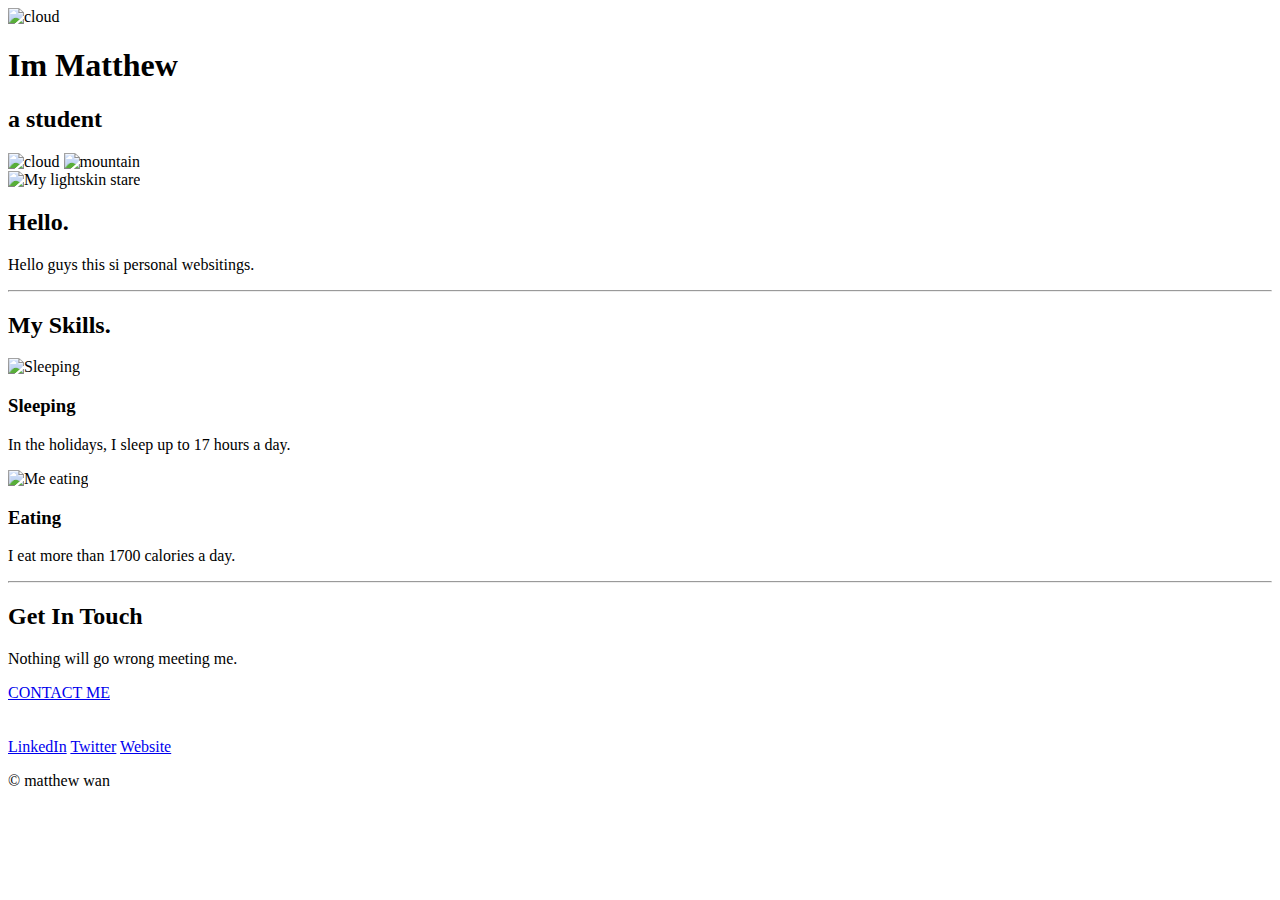
==== css website/index.html @ c49800e5 "Update index.html" ====
<!DOCTYPE html>
<html lang="en">
    <head>
        <title>Matthew Wan</title>
        <meta charset="UTF-8">
        <link rel="stylesheet" href="cv/css website/css/styles.css">
        <link rel="icon" href="cv/css website/favicon.ico">
        <link rel="preconnect" href="https://fonts.googleapis.com">
<link rel="preconnect" href="https://fonts.gstatic.com" crossorigin>
<link href="https://fonts.googleapis.com/css2?family=Caveat&family=Roboto+Mono&display=swap" rel="stylesheet">
    </head>
    <body>
        <div class="top-container">
            <img class="first-cloud" src="C:\Web Development\CSS - My Site\images\cloud.png" alt="cloud">
            <h1>Im Matthew</h1>
            <h2 class="student">a stu<span>d</span>ent</h2>
            <img class="second-cloud" src="C:\Web Development\CSS - My Site\images\cloud.png" alt="cloud">
            <img class="mountain" src="C:\Web Development\CSS - My Site\images\mountain.png" alt="mountain">
        </div>
        <div class="middle-container">
            <div class="profile">
              <img class="lightskin" src="https://i.ytimg.com/vi/oMk_90y1e50/maxresdefault.jpg" alt="My lightskin stare">
              <h2>Hello.</h2>
              <p class="helloguys">Hello guys this si personal websitings.</p>
            </div>
            <hr>
            <div class="skills">
              <h2>My Skills.</h2>
              <div class="skill-row">
                <img class="amimir" src="https://www.idlememe.com/wp-content/uploads/2022/02/a-mimir-meme-idlememe.jpg" alt="Sleeping">
                <h3 class="sleeping-header">Sleeping</h3>
                <p class="sleeping-desc">In the holidays, I sleep up to 17 hours a day.</p>
              </div>
              <div class="skill-row2">
                <img class="Eating" src="https://static.independent.co.uk/s3fs-public/thumbnails/image/2016/04/04/15/burger-rf-getty.jpg?quality=75&width=982&height=726&auto=webp" alt="Me eating">
                <h3 class="eating-desc">Eating</h3>
                <p class="eating-desc">I eat more than 1700 calories a day.</p>
              </div>
            </div>
            <hr>
            <div class="contact-me">
              <h2>Get In Touch</h2>
              <p class="threat">Nothing will go wrong meeting me.</p>
              <a class="btn" href="mailto:mtthwwwwan@gmail.com">CONTACT ME</a>
            </div>
          </div>
          
          
          <div class="bottom-container">
            <br>
            <br>
            <a class="footer-link" href="https://id.linkedin.com/in/master-hitler-b369b345?trk=people-guest_people_search-card">LinkedIn</a>
            <a class="footer-link" href="https://twitter.com/_MEGASASUKE">Twitter</a>
            <a class="footer-link" href="https://matto420.github.io/cv/">Website</a>
            <p>© matthew wan</p>
            <br>
          </div>
          
    </body>








</html>
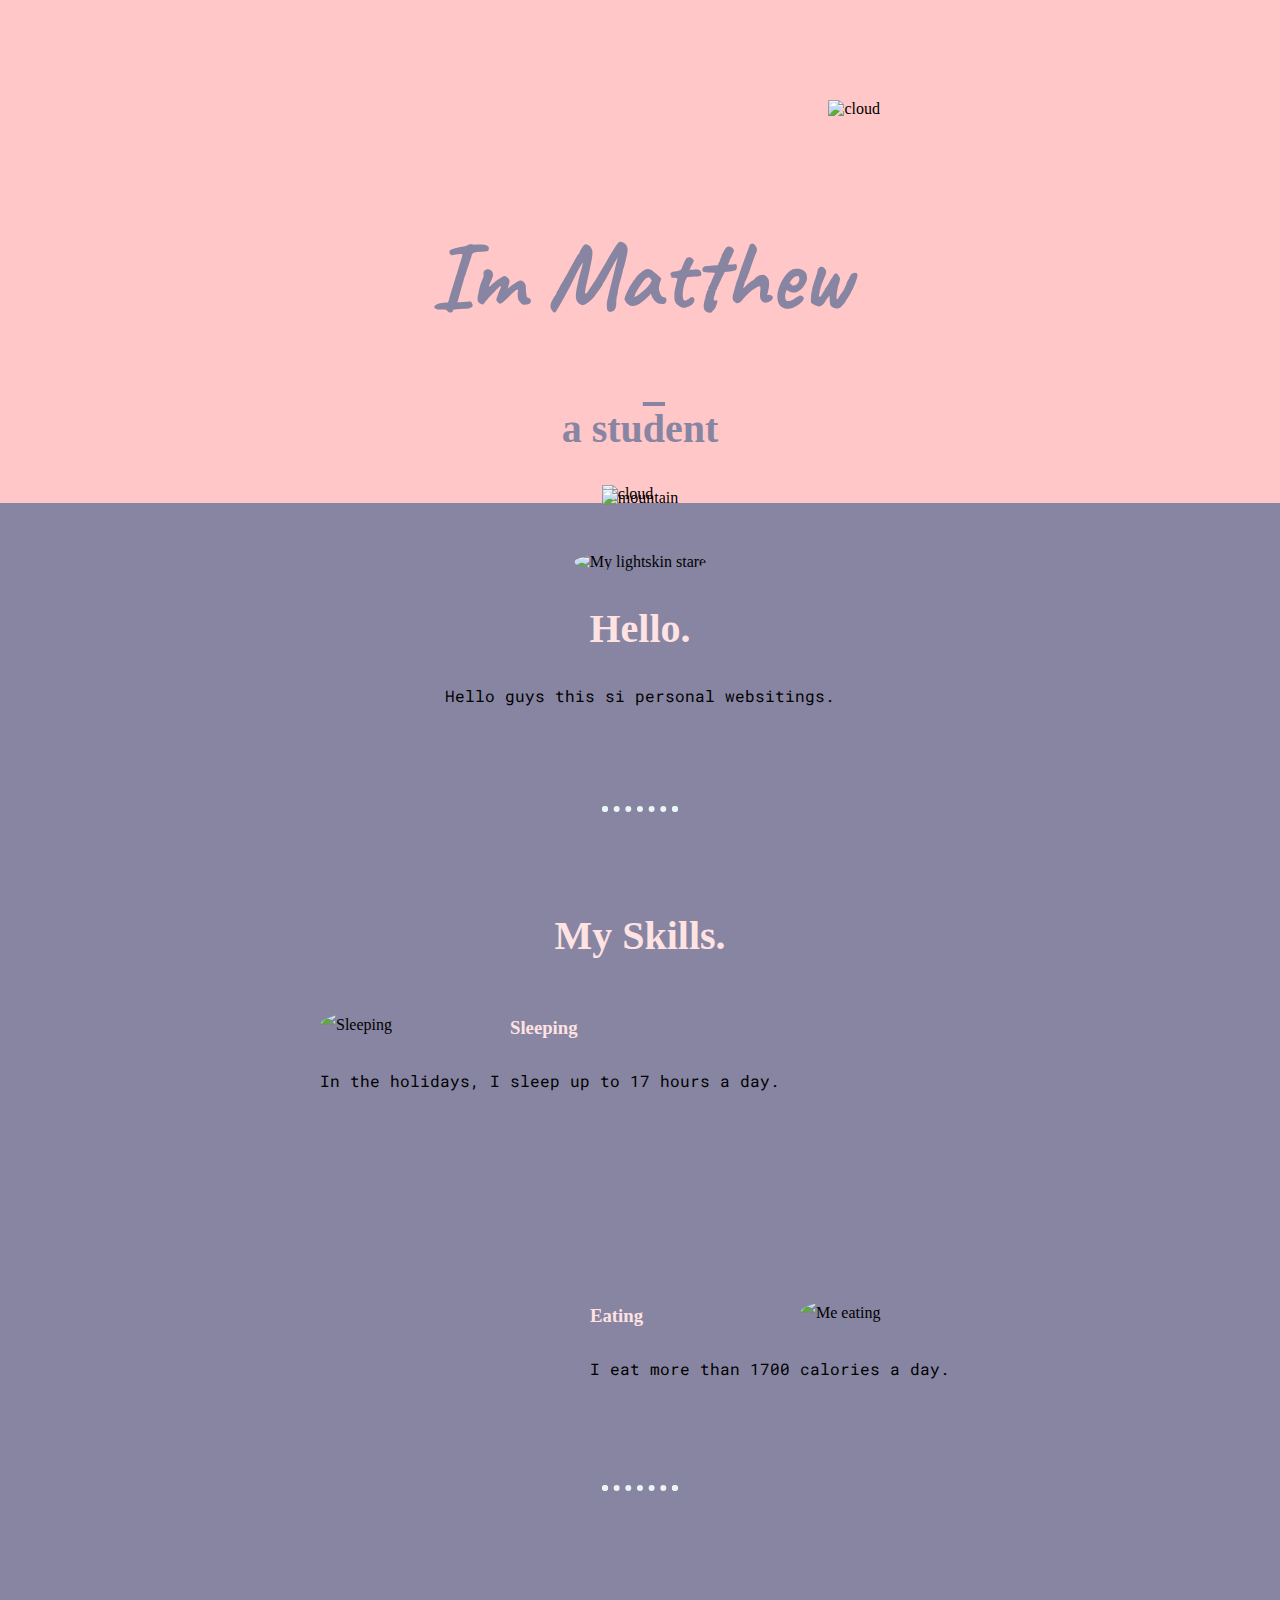
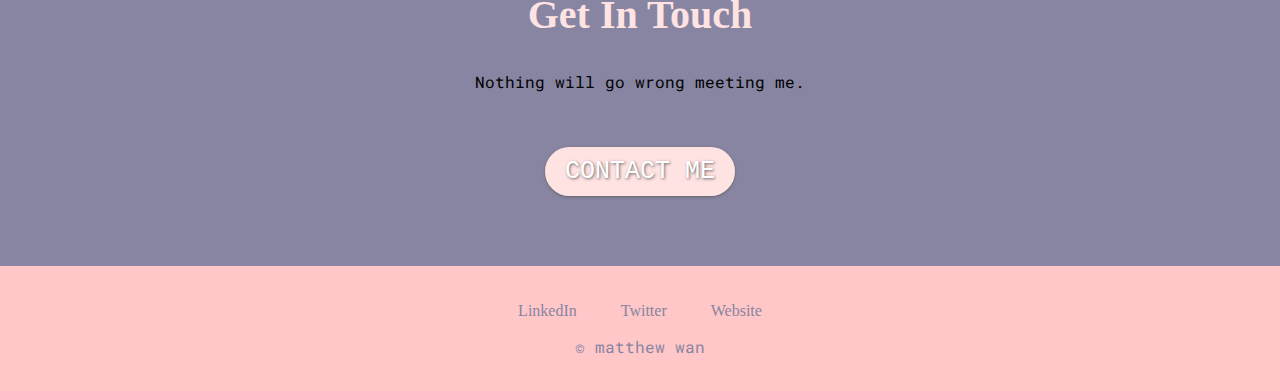
==== commit 7ae0f268: "Update index.html" ====
--- a/css website/index.html
+++ b/css website/index.html
@@ -3,19 +3,19 @@
     <head>
         <title>Matthew Wan</title>
         <meta charset="UTF-8">
-        <link rel="stylesheet" href="cv/css website/css/styles.css">
-        <link rel="icon" href="cv/css website/favicon.ico">
+        <link rel="stylesheet" href="https://matto420.github.io/cv/css%20website/css/styles.css">
+        <link rel="icon" href="https://matto420.github.io/cv/css%20website/favicon.ico">
         <link rel="preconnect" href="https://fonts.googleapis.com">
 <link rel="preconnect" href="https://fonts.gstatic.com" crossorigin>
 <link href="https://fonts.googleapis.com/css2?family=Caveat&family=Roboto+Mono&display=swap" rel="stylesheet">
     </head>
     <body>
         <div class="top-container">
-            <img class="first-cloud" src="C:\Web Development\CSS - My Site\images\cloud.png" alt="cloud">
+            <img class="first-cloud" src="https://matto420.github.io/cv/css%20website/css/images/cloud.png" alt="cloud">
             <h1>Im Matthew</h1>
             <h2 class="student">a stu<span>d</span>ent</h2>
-            <img class="second-cloud" src="C:\Web Development\CSS - My Site\images\cloud.png" alt="cloud">
-            <img class="mountain" src="C:\Web Development\CSS - My Site\images\mountain.png" alt="mountain">
+            <img class="second-cloud" src="cv/css website/images/cloud.png" alt="cloud">
+            <img class="mountain" src="cv/css website/images/mountain.png" alt="mountain">
         </div>
         <div class="middle-container">
             <div class="profile">
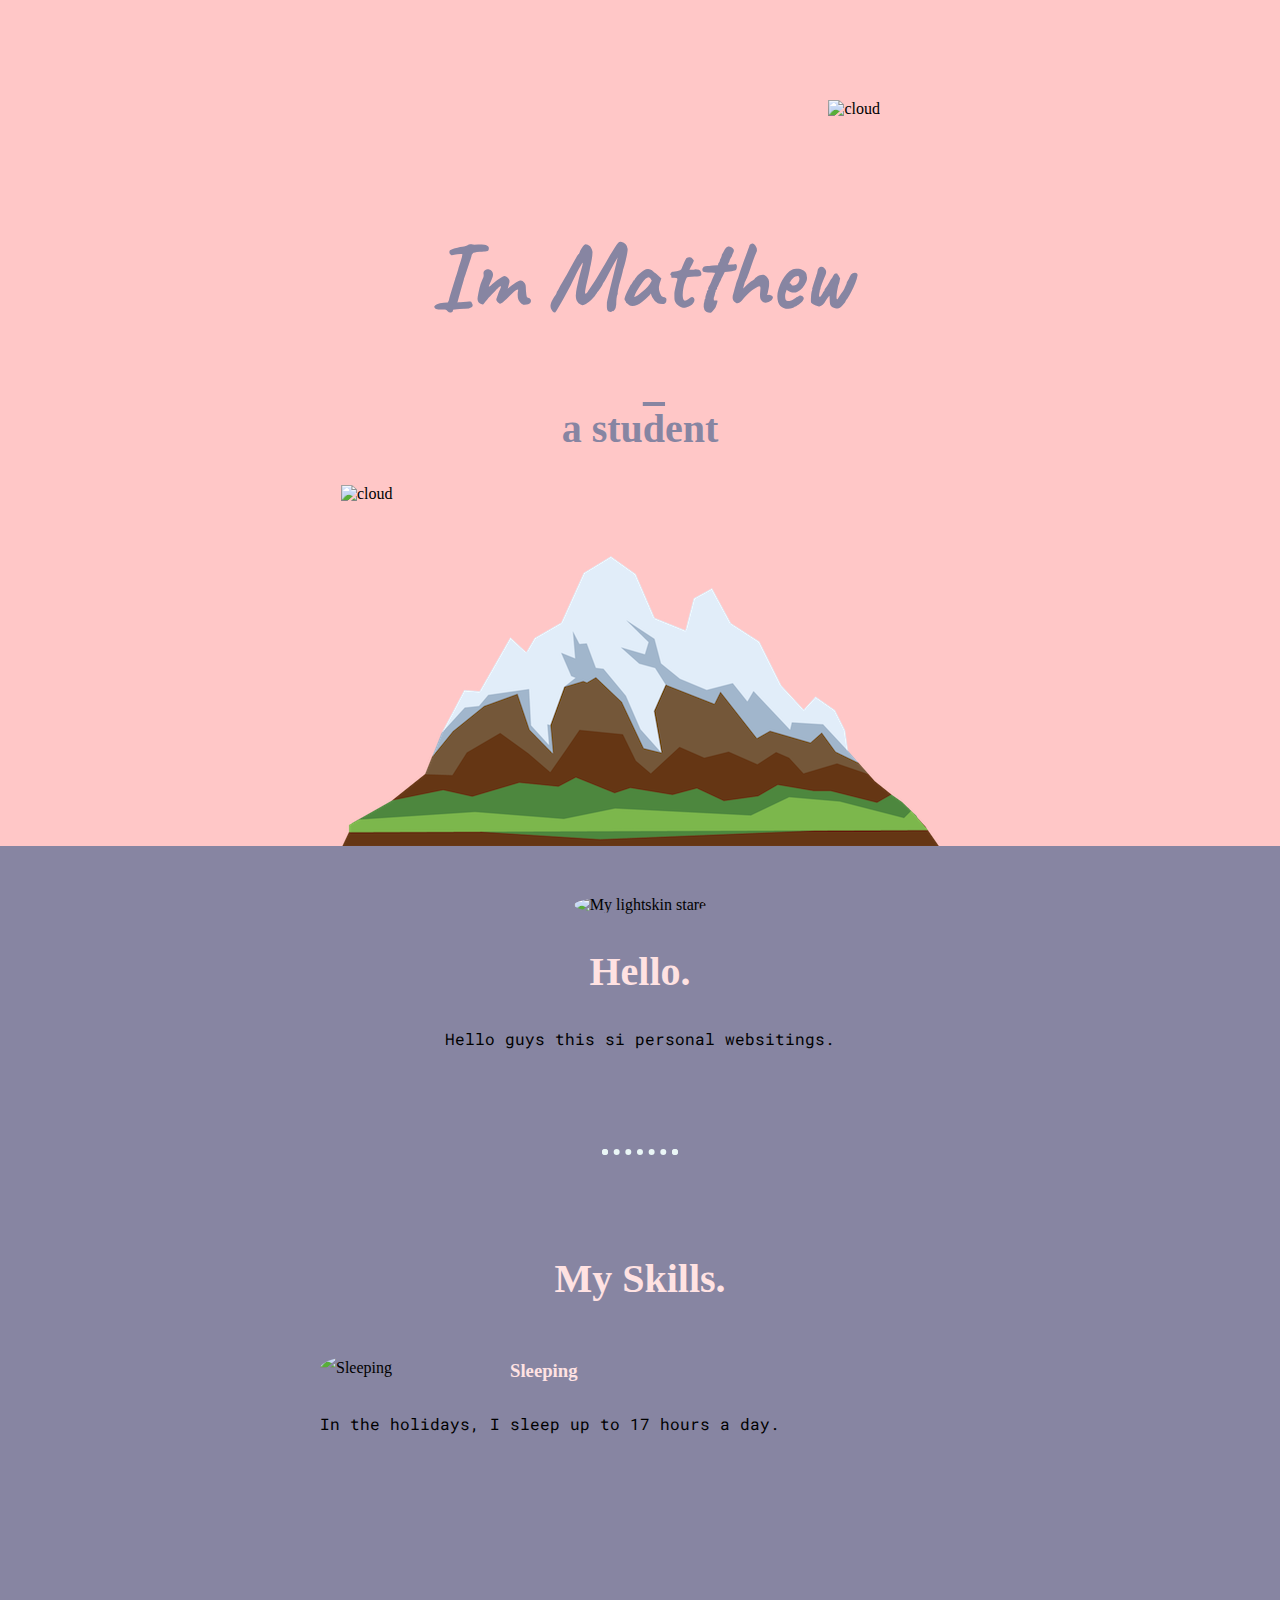
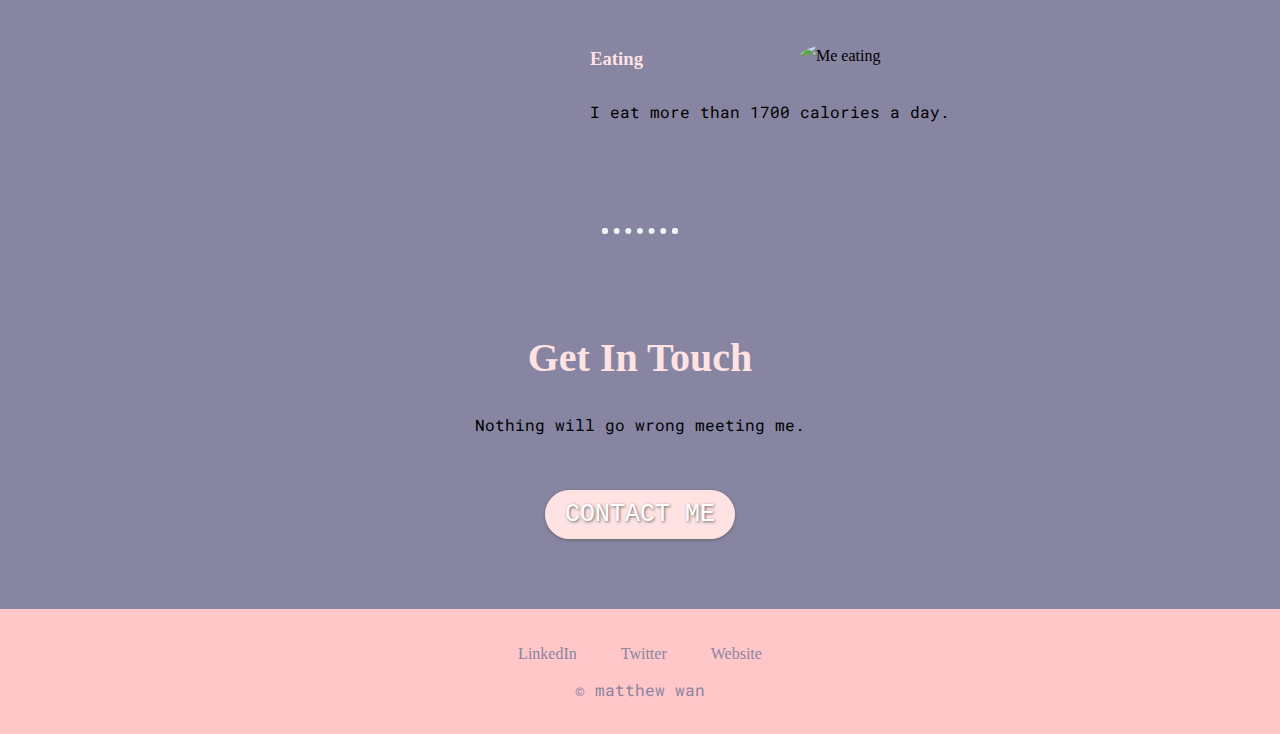
==== commit 4e923ec6: "Update index.html" ====
--- a/css website/index.html
+++ b/css website/index.html
@@ -14,8 +14,8 @@
             <img class="first-cloud" src="https://matto420.github.io/cv/css%20website/css/images/cloud.png" alt="cloud">
             <h1>Im Matthew</h1>
             <h2 class="student">a stu<span>d</span>ent</h2>
-            <img class="second-cloud" src="cv/css website/images/cloud.png" alt="cloud">
-            <img class="mountain" src="cv/css website/images/mountain.png" alt="mountain">
+            <img class="second-cloud" src="https://matto420.github.io/cv/css%20website/css/images/cloud.png" alt="cloud">
+            <img class="mountain" src="https://matto420.github.io/cv/css%20website/images/mountain.png" alt="mountain">
         </div>
         <div class="middle-container">
             <div class="profile">
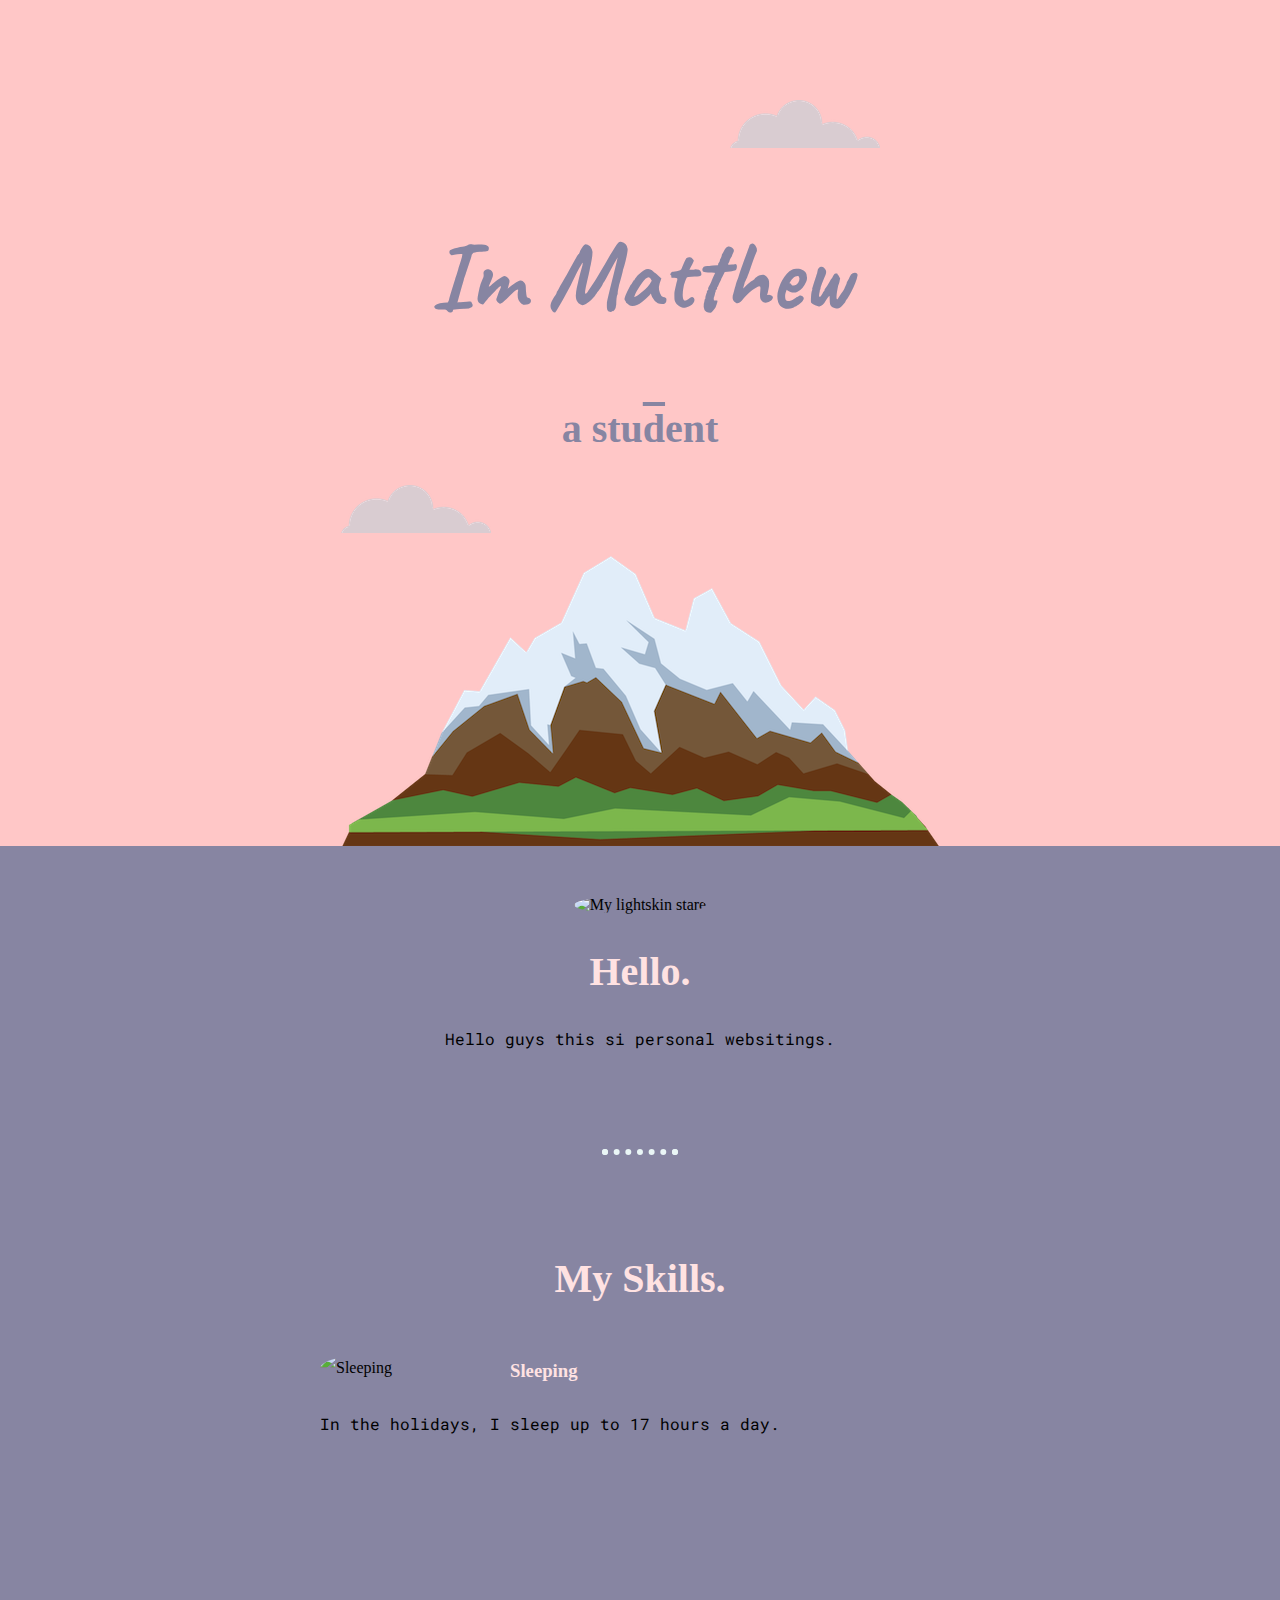
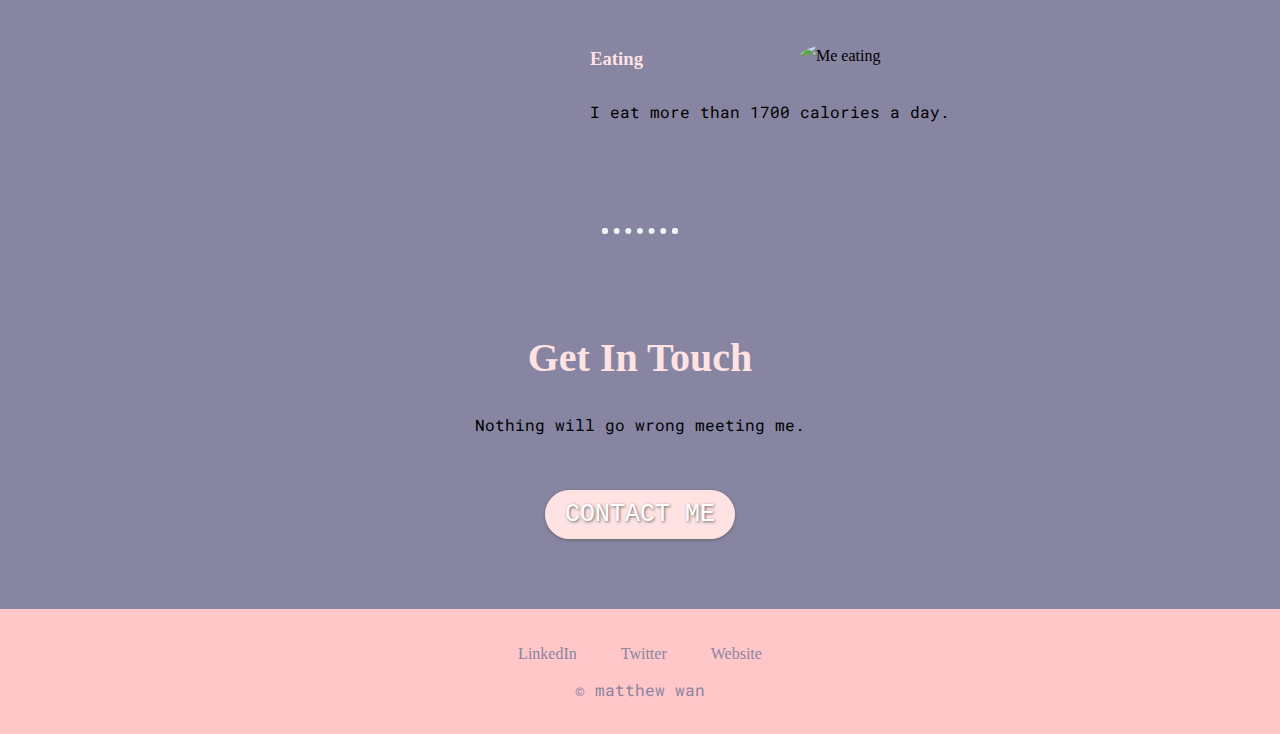
==== commit 01cfdc75: "Update index.html" ====
--- a/css website/index.html
+++ b/css website/index.html
@@ -11,10 +11,10 @@
     </head>
     <body>
         <div class="top-container">
-            <img class="first-cloud" src="https://matto420.github.io/cv/css%20website/css/images/cloud.png" alt="cloud">
+            <img class="first-cloud" src="https://matto420.github.io/cv/css%20website/images/cloud.png" alt="cloud">
             <h1>Im Matthew</h1>
             <h2 class="student">a stu<span>d</span>ent</h2>
-            <img class="second-cloud" src="https://matto420.github.io/cv/css%20website/css/images/cloud.png" alt="cloud">
+            <img class="second-cloud" src="https://matto420.github.io/cv/css%20website/images/cloud.png" alt="cloud">
             <img class="mountain" src="https://matto420.github.io/cv/css%20website/images/mountain.png" alt="mountain">
         </div>
         <div class="middle-container">
@@ -51,7 +51,7 @@
             <br>
             <a class="footer-link" href="https://id.linkedin.com/in/master-hitler-b369b345?trk=people-guest_people_search-card">LinkedIn</a>
             <a class="footer-link" href="https://twitter.com/_MEGASASUKE">Twitter</a>
-            <a class="footer-link" href="https://matto420.github.io/cv/">Website</a>
+            <a class="footer-link" href="https://matto420.github.io/cv/original html website">Website</a>
             <p>© matthew wan</p>
             <br>
           </div>
